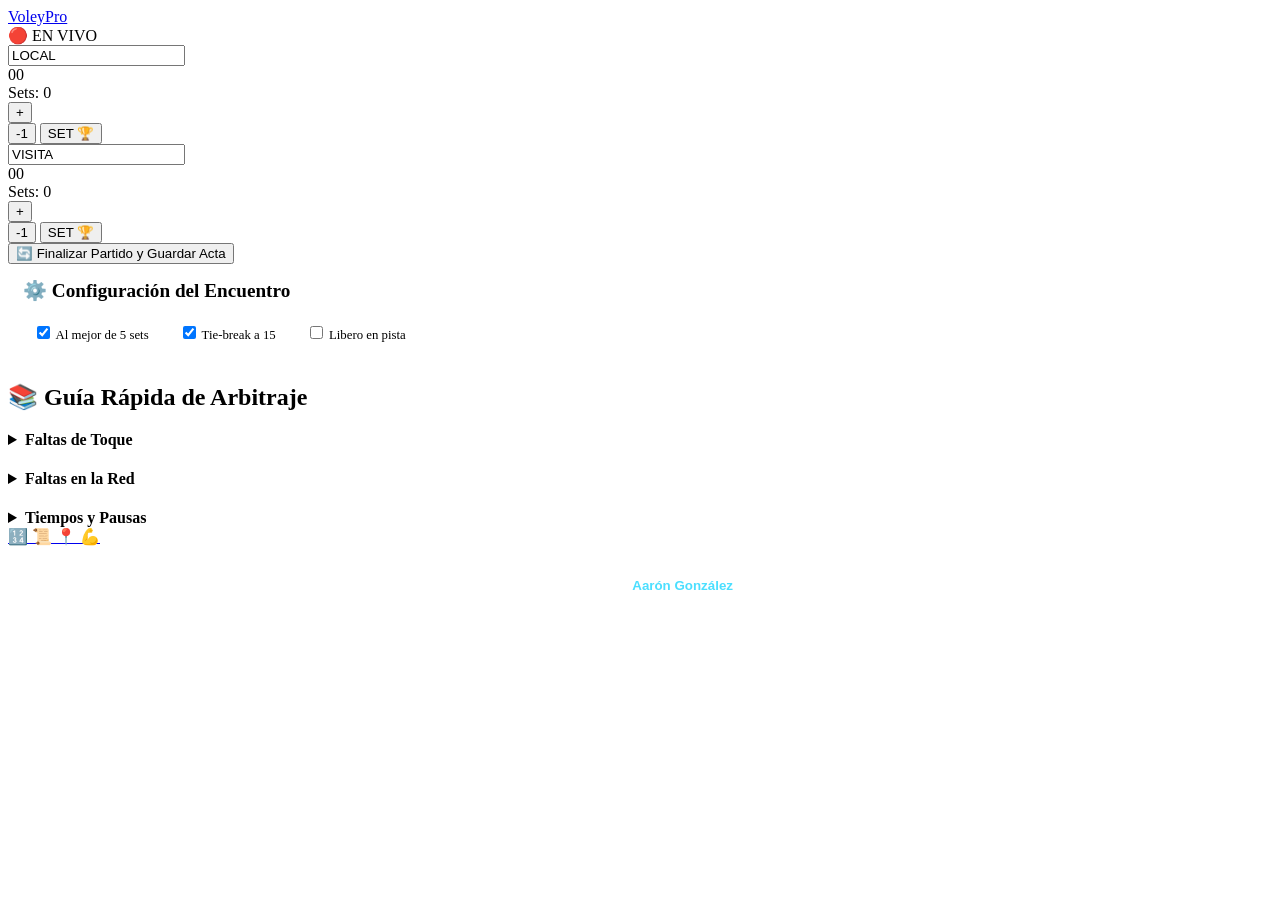
==== index.html @ addcc600 "docs: add author info and LinkedIn links to README and UI footer" ====
<!DOCTYPE html>
<html lang="es">
<head>
    <script async src="https://www.googletagmanager.com/gtag/js?id=G-ZXZ7EXQDS0"></script>
    <script>
      window.dataLayer = window.dataLayer || [];
      function gtag(){dataLayer.push(arguments);}
      gtag('js', new Date());
      gtag('config', 'G-ZXZ7EXQDS0');
    </script>
    <meta name="google-site-verification" content="Rgpf1jT5SVOOH97kUW35P55ZfLAzq5f1rx5CBfAqjfU" />
    <meta charset="UTF-8">
    <meta name="viewport" content="width=device-width, initial-scale=1.0">
    <title>Marcador Voley Pro - Panel de Control</title>
    <link rel="preconnect" href="https://fonts.googleapis.com">
    <link rel="preconnect" href="https://fonts.gstatic.com" crossorigin>
    <link href="https://fonts.googleapis.com/css2?family=Poppins:wght@300;400;600&family=Teko:wght@600;700&display=swap" rel="stylesheet">
    <link rel="stylesheet" href="style.css">
</head>
<body>
    <header class="app-header">
        <a href="index.html" class="logo">VoleyPro</a>
        <div class="status-indicator">🔴 EN VIVO</div>
    </header>

    <main class="app-container">
        
        <div class="scoreboard-card">
            <div class="team-column">
                <input type="text" value="LOCAL" class="team-name-input" />
                <div class="score-big" id="puntosLocal">00</div>
                <div class="sets-badge">Sets: <span id="setsLocal">0</span></div>

                <button class="btn-giant push-effect" onclick="sumarPunto('local')">+</button>
                <div class="secondary-actions">
                    <button class="btn-small" onclick="restarPunto('local')">-1</button>
                    <button class="btn-small btn-set" onclick="sumarSet('local')">SET 🏆</button>
                </div>
            </div>

            <div class="divider-vertical"></div>

            <div class="team-column">
                <input type="text" value="VISITA" class="team-name-input" />
                <div class="score-big" id="puntosVisitante">00</div>
                <div class="sets-badge">Sets: <span id="setsVisitante">0</span></div>

                <button class="btn-giant push-effect" onclick="sumarPunto('visitante')">+</button>
                <div class="secondary-actions">
                    <button class="btn-small" onclick="restarPunto('visitante')">-1</button>
                    <button class="btn-small btn-set" onclick="sumarSet('visitante')">SET 🏆</button>
                </div>
            </div>
        </div>

        <button class="btn-reset-text" onclick="reiniciarPartido()">🔄 Finalizar Partido y Guardar Acta</button>

        <article class="info-voley" style="padding: 15px;">
            <h2 style="margin-top:0; font-size: 1.2rem;">⚙️ Configuración del Encuentro</h2>
            <div style="display: flex; gap: 10px; flex-wrap: wrap; margin-top: 10px;">
                <label style="background: rgba(255,255,255,0.1); padding: 5px 10px; border-radius: 5px; font-size: 0.8rem;">
                    <input type="checkbox" checked> Al mejor de 5 sets
                </label>
                <label style="background: rgba(255,255,255,0.1); padding: 5px 10px; border-radius: 5px; font-size: 0.8rem;">
                    <input type="checkbox" checked> Tie-break a 15
                </label>
                <label style="background: rgba(255,255,255,0.1); padding: 5px 10px; border-radius: 5px; font-size: 0.8rem;">
                    <input type="checkbox"> Libero en pista
                </label>
            </div>
        </article>

        <article class="info-voley">
            <h2>📚 Guía Rápida de Arbitraje</h2>
            <details style="margin-bottom: 10px; border-bottom: 1px solid rgba(255,255,255,0.1); padding-bottom: 10px;">
                <summary style="font-weight: bold; color: var(--local-color); cursor: pointer;">Faltas de Toque</summary>
                <p style="font-size: 0.9rem; margin-top: 5px;">
                    <strong>Dobles:</strong> Un jugador golpea el balón dos veces consecutivas (o el balón toca varias partes de su cuerpo sucesivamente).<br>
                    <strong>Retención:</strong> El balón es atrapado o lanzado; no rebota en el toque.
                </p>
            </details>
            <details style="margin-bottom: 10px; border-bottom: 1px solid rgba(255,255,255,0.1); padding-bottom: 10px;">
                <summary style="font-weight: bold; color: var(--local-color); cursor: pointer;">Faltas en la Red</summary>
                <p style="font-size: 0.9rem; margin-top: 5px;">
                    <strong>Contacto:</strong> Tocar la banda superior de la red mientras se juega el balón.<br>
                    <strong>Invasión:</strong> Cruzar completamente la línea central con el pie.
                </p>
            </details>
            <details>
                <summary style="font-weight: bold; color: var(--local-color); cursor: pointer;">Tiempos y Pausas</summary>
                <p style="font-size: 0.9rem; margin-top: 5px;">
                    Cada equipo tiene derecho a <strong>2 tiempos muertos</strong> de 30 segundos por set.
                </p>
            </details>
        </article>
    </main>

    <nav class="bottom-nav">
        <a href="index.html" class="nav-item active">
            <span class="icon">🔢</span>
        </a>
        <a href="historial.html" class="nav-item">
            <span class="icon">📜</span>
        </a>
        <a href="posiciones.html" class="nav-item">
            <span class="icon">📍</span>
        </a>
        <a href="entrenamientos.html" class="nav-item">
            <span class="icon">💪</span>
        </a>
    </nav>

    <script src="script.js"></script> 
    
    <footer style="text-align: center; margin-top: 30px; padding-bottom: 20px; color: white; opacity: 0.7; font-family: sans-serif;">
        <small>Developed by <a href="https://www.linkedin.com/in/aarongonzaleznaranjo" target="_blank" style="color: #00d2ff; text-decoration: none; font-weight: bold;">Aarón González</a></small>
    </footer>
</body>
</html>
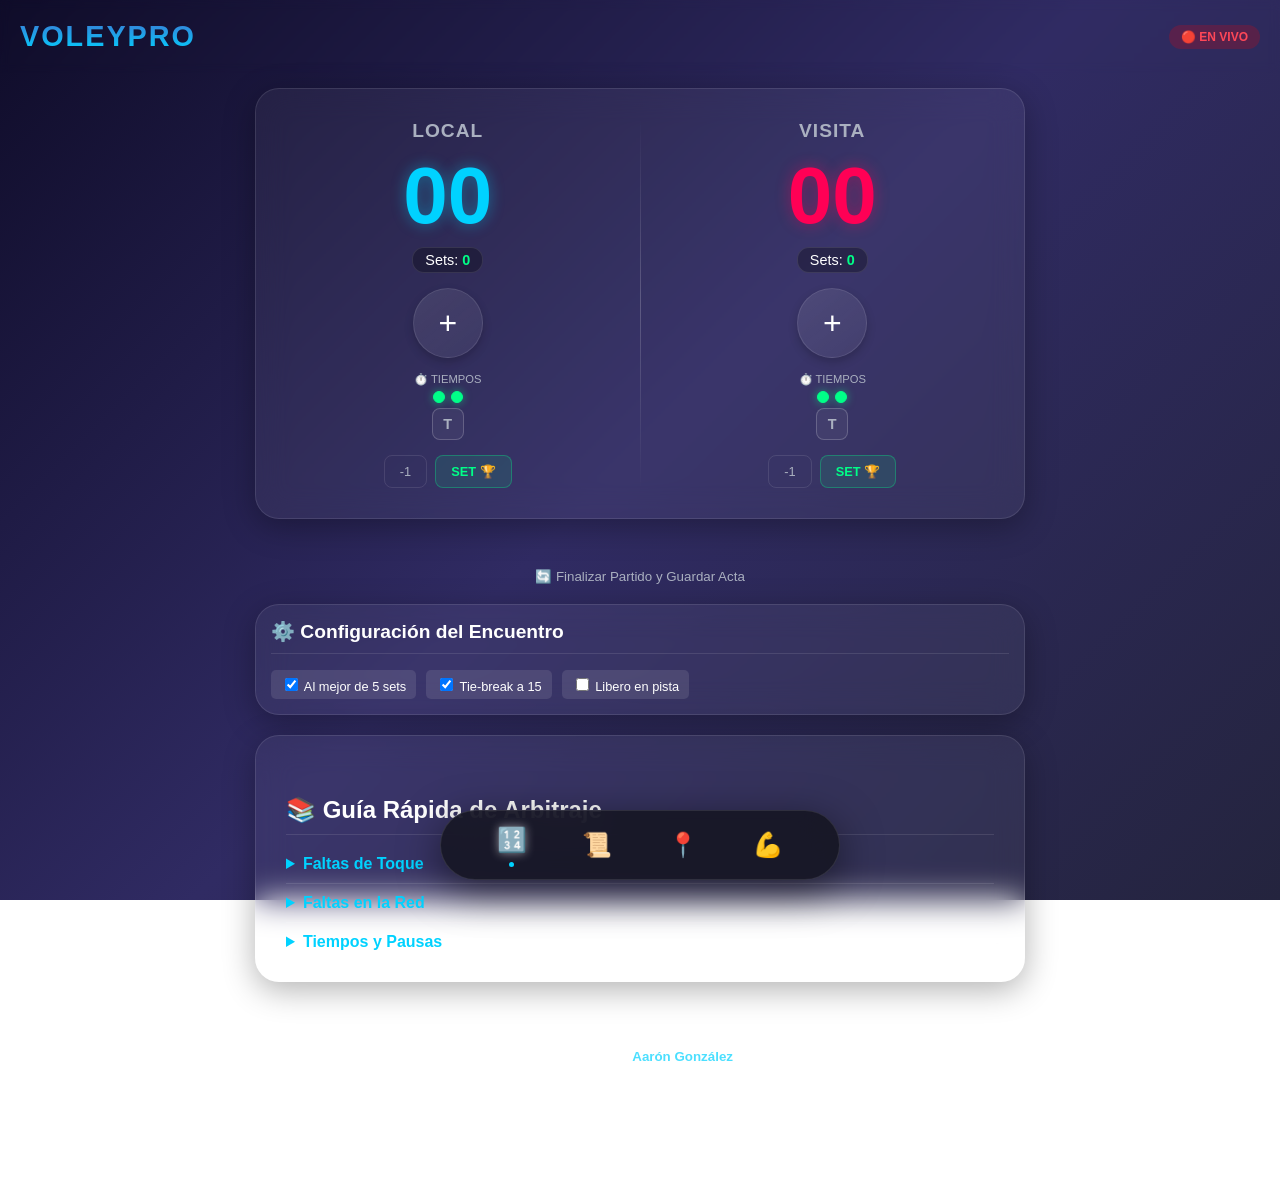
==== commit 97d2a043: "feat: implement time-out tracking system and UI indicators" ====
--- a/index.html
+++ b/index.html
@@ -32,6 +32,14 @@
                 <div class="sets-badge">Sets: <span id="setsLocal">0</span></div>
 
                 <button class="btn-giant push-effect" onclick="sumarPunto('local')">+</button>
+                <div class="timeouts-container">
+                    <span class="timeout-label">⏱️ Tiempos</span>
+                    <div class="timeout-indicators" id="timeoutsLocal">
+                        <span class="timeout-dot active"></span>
+                        <span class="timeout-dot active"></span>
+                    </div>
+                    <button class="btn-timeout" id="btnTimeoutLocal" onclick="consumirTiempoMuerto('local')">T</button>
+                </div>
                 <div class="secondary-actions">
                     <button class="btn-small" onclick="restarPunto('local')">-1</button>
                     <button class="btn-small btn-set" onclick="sumarSet('local')">SET 🏆</button>
@@ -46,6 +54,14 @@
                 <div class="sets-badge">Sets: <span id="setsVisitante">0</span></div>
 
                 <button class="btn-giant push-effect" onclick="sumarPunto('visitante')">+</button>
+                <div class="timeouts-container">
+                    <span class="timeout-label">⏱️ Tiempos</span>
+                    <div class="timeout-indicators" id="timeoutsVisitante">
+                        <span class="timeout-dot active"></span>
+                        <span class="timeout-dot active"></span>
+                    </div>
+                    <button class="btn-timeout" id="btnTimeoutVisitante" onclick="consumirTiempoMuerto('visitante')">T</button>
+                </div>
                 <div class="secondary-actions">
                     <button class="btn-small" onclick="restarPunto('visitante')">-1</button>
                     <button class="btn-small btn-set" onclick="sumarSet('visitante')">SET 🏆</button>
@@ -113,7 +129,7 @@
     <script src="script.js"></script> 
     
     <footer style="text-align: center; margin-top: 30px; padding-bottom: 20px; color: white; opacity: 0.7; font-family: sans-serif;">
-        <small>Developed by <a href="https://www.linkedin.com/in/aarongonzaleznaranjo" target="_blank" style="color: #00d2ff; text-decoration: none; font-weight: bold;">Aarón González</a></small>
+        <small>Developed by <a href="https://www.linkedin.com/in/aar%C3%B3n-gonz%C3%A1lez-naranjo-660b62406/" target="_blank" style="color: #00d2ff; text-decoration: none; font-weight: bold;">Aarón González</a></small>
     </footer>
 </body>
 </html>
--- a/style.css
+++ b/style.css
@@ -0,0 +1,328 @@
+:root {
+    /* Paleta de Colores Moderna */
+    --bg-gradient: linear-gradient(135deg, #0f0c29, #302b63, #24243e);
+    --card-glass: rgba(255, 255, 255, 0.05);
+    --border-glass: rgba(255, 255, 255, 0.1);
+    
+    /* Colores de Equipos */
+    --local-color: #00d2ff; /* Azul Cian Neón */
+    --visit-color: #ff0055; /* Rosa Neón */
+    
+    --text-main: #ffffff;
+    --text-muted: #aab0c0;
+    --success: #00ff88;
+}
+
+* { box-sizing: border-box; }
+
+body {
+    margin: 0;
+    padding: 0;
+    font-family: 'Poppins', sans-serif;
+    background: var(--bg-gradient);
+    background-attachment: fixed;
+    color: var(--text-main);
+    padding-bottom: 100px; /* Espacio para el menú flotante */
+    min-height: 100vh;
+}
+
+/* --- HEADER --- */
+.app-header {
+    padding: 20px;
+    display: flex;
+    justify-content: space-between;
+    align-items: center;
+    backdrop-filter: blur(5px);
+}
+
+.logo { 
+    font-family: 'Teko', sans-serif;
+    font-size: 1.8rem; 
+    text-transform: uppercase;
+    letter-spacing: 2px;
+    /* Corrección del error background-clip */
+    background: linear-gradient(0deg, #00d2ff, #3a7bd5);
+    background-clip: text;
+    -webkit-background-clip: text;
+    color: transparent;
+    -webkit-text-fill-color: transparent;
+    font-weight: 700;
+    text-decoration: none;
+}
+
+.status-indicator { 
+    background: rgba(255, 0, 0, 0.2);
+    color: #ff4757; 
+    padding: 5px 12px;
+    border-radius: 20px;
+    font-size: 0.75rem; 
+    font-weight: 600;
+    animation: pulse 2s infinite;
+}
+
+@keyframes pulse {
+    0% { box-shadow: 0 0 0 0 rgba(255, 71, 87, 0.4); }
+    70% { box-shadow: 0 0 0 10px rgba(255, 71, 87, 0); }
+    100% { box-shadow: 0 0 0 0 rgba(255, 71, 87, 0); }
+}
+
+/* --- CONTENEDOR PRINCIPAL (Centrado) --- */
+.app-container {
+    width: 100%;
+    max-width: 800px;
+    margin: 0 auto;
+    padding: 15px;
+    display: flex;
+    flex-direction: column;
+    align-items: center;
+}
+
+/* --- MARCADOR --- */
+.scoreboard-card {
+    width: 100%;
+    background: var(--card-glass);
+    backdrop-filter: blur(16px);
+    -webkit-backdrop-filter: blur(16px);
+    border: 1px solid var(--border-glass);
+    border-radius: 24px;
+    padding: 30px 15px;
+    display: flex;
+    justify-content: space-between;
+    box-shadow: 0 8px 32px 0 rgba(0, 0, 0, 0.3);
+    margin-bottom: 30px;
+    position: relative;
+    overflow: hidden;
+}
+
+.team-column {
+    flex: 1;
+    display: flex;
+    flex-direction: column;
+    align-items: center;
+    gap: 15px;
+    z-index: 2;
+}
+
+.divider-vertical { 
+    width: 1px; 
+    background: linear-gradient(to bottom, transparent, rgba(255,255,255,0.2), transparent); 
+    margin: 0 15px; 
+}
+
+.team-name-input {
+    background: transparent;
+    border: none;
+    border-bottom: 2px solid transparent;
+    color: var(--text-muted);
+    text-align: center;
+    font-weight: 600;
+    text-transform: uppercase;
+    width: 100%;
+    font-size: 1.2rem;
+    font-family: 'Teko', sans-serif;
+    letter-spacing: 1px;
+}
+.team-name-input:focus { outline: none; border-bottom: 2px solid var(--local-color); color: #fff; }
+
+.score-big { 
+    font-family: 'Teko', sans-serif;
+    font-size: 5rem; 
+    font-weight: 600; 
+    line-height: 0.9; 
+    text-shadow: 0 0 20px rgba(0,0,0,0.5);
+}
+
+.team-column:first-child .score-big { color: var(--local-color); text-shadow: 0 0 15px rgba(0, 210, 255, 0.4); }
+.team-column:last-child .score-big { color: var(--visit-color); text-shadow: 0 0 15px rgba(255, 0, 85, 0.4); }
+
+.sets-badge { 
+    background: rgba(0,0,0,0.3); 
+    padding: 4px 12px; 
+    border-radius: 12px; 
+    font-size: 0.9rem; 
+    color: #fff;
+    border: 1px solid var(--border-glass);
+}
+.sets-badge span { font-weight: bold; color: var(--success); }
+
+/* --- TIEMPOS MUERTOS --- */
+.timeouts-container {
+    display: flex;
+    flex-direction: column;
+    align-items: center;
+    gap: 5px;
+}
+
+.timeout-label {
+    font-size: 0.7rem;
+    color: var(--text-muted);
+    text-transform: uppercase;
+}
+
+.timeout-indicators {
+    display: flex;
+    gap: 6px;
+}
+
+.timeout-dot {
+    width: 12px;
+    height: 12px;
+    border-radius: 50%;
+    background: rgba(255, 255, 255, 0.15);
+    border: 1px solid rgba(255, 255, 255, 0.2);
+    transition: 0.3s;
+}
+
+.timeout-dot.active {
+    background: var(--success);
+    box-shadow: 0 0 8px rgba(0, 255, 136, 0.5);
+    border-color: var(--success);
+}
+
+.timeout-dot.used {
+    background: rgba(255, 71, 87, 0.3);
+    border-color: rgba(255, 71, 87, 0.5);
+}
+
+.btn-timeout {
+    width: 32px;
+    height: 32px;
+    border-radius: 8px;
+    border: 1px solid rgba(255, 255, 255, 0.2);
+    background: rgba(255, 255, 255, 0.05);
+    color: var(--text-muted);
+    font-size: 0.9rem;
+    font-weight: bold;
+    cursor: pointer;
+    transition: 0.2s;
+}
+
+.btn-timeout:hover:not(:disabled) {
+    background: rgba(255, 200, 0, 0.2);
+    border-color: #ffc800;
+    color: #ffc800;
+}
+
+.btn-timeout:disabled {
+    opacity: 0.3;
+    cursor: not-allowed;
+}
+
+/* --- BOTONES --- */
+.btn-giant {
+    background: linear-gradient(145deg, rgba(255,255,255,0.1), rgba(255,255,255,0.05));
+    border: 1px solid var(--border-glass);
+    color: white;
+    width: 70px;
+    height: 70px;
+    border-radius: 50%;
+    font-size: 2rem;
+    cursor: pointer;
+    box-shadow: 0 4px 10px rgba(0,0,0,0.2);
+    transition: 0.2s;
+}
+.btn-giant:active { transform: scale(0.95); }
+
+.secondary-actions { display: flex; gap: 8px; width: 100%; justify-content: center; }
+
+.btn-small { 
+    padding: 8px 15px; 
+    border: 1px solid var(--border-glass); 
+    background: transparent; 
+    color: var(--text-muted); 
+    border-radius: 8px; 
+    font-size: 0.8rem; 
+    cursor: pointer;
+}
+
+.btn-set { 
+    background: rgba(0, 255, 136, 0.1); 
+    color: var(--success); 
+    border-color: rgba(0, 255, 136, 0.3); 
+    font-weight: bold;
+}
+
+.btn-reset-text { 
+    width: 100%; 
+    background: transparent; 
+    border: none; 
+    color: var(--text-muted); 
+    padding: 20px; 
+    cursor: pointer;
+}
+.btn-reset-text:hover { color: #fff; }
+
+/* --- CAJAS DE TEXTO (Artículos) --- */
+.info-voley {
+    width: 100%;
+    background: var(--card-glass);
+    backdrop-filter: blur(16px);
+    -webkit-backdrop-filter: blur(16px);
+    border: 1px solid var(--border-glass);
+    border-radius: 24px;
+    padding: 30px;
+    margin-bottom: 20px;
+    text-align: left;
+    box-shadow: 0 8px 32px 0 rgba(0, 0, 0, 0.3);
+}
+
+.info-voley h1 { font-family: 'Teko', sans-serif; font-size: 2.5rem; text-align: center; color: var(--local-color); margin-top: 0; }
+.info-voley h2 { color: #fff; border-bottom: 1px solid var(--border-glass); padding-bottom: 10px; margin-top: 30px;}
+.info-voley p, .info-voley li { line-height: 1.6; color: #e0e0e0; }
+
+/* Tablas */
+.tabla-voley { width: 100%; border-collapse: separate; border-spacing: 0 5px; margin-top: 20px; }
+.tabla-voley th { color: var(--text-muted); font-size: 0.8rem; text-transform: uppercase; padding: 10px; }
+.tabla-voley td { background: rgba(255,255,255,0.03); padding: 15px; }
+.tabla-voley tr td:first-child { border-radius: 10px 0 0 10px; color: var(--local-color); font-weight: bold; }
+.tabla-voley tr td:last-child { border-radius: 0 10px 10px 0; }
+
+/* Video e Imagenes */
+.video-responsive, img { max-width: 100%; border-radius: 12px; display: block; margin: 0 auto 20px auto; }
+.video-responsive iframe { width: 100%; height: 200px; border: 0; }
+
+/* --- NAVEGACIÓN INFERIOR (Dock) --- */
+.bottom-nav {
+    position: fixed;
+    bottom: 20px;
+    left: 50%;
+    transform: translateX(-50%);
+    width: 90%;
+    max-width: 400px;
+    height: 70px;
+    background: rgba(22, 22, 35, 0.9);
+    backdrop-filter: blur(20px);
+    -webkit-backdrop-filter: blur(20px);
+    border: 1px solid rgba(255,255,255,0.1);
+    border-radius: 35px;
+    display: flex;
+    justify-content: space-evenly;
+    align-items: center;
+    z-index: 100;
+    box-shadow: 0 10px 40px rgba(0,0,0,0.5);
+}
+
+.nav-item {
+    text-decoration: none;
+    display: flex;
+    flex-direction: column;
+    align-items: center;
+    color: #666;
+    font-size: 0.7rem;
+    gap: 4px;
+    transition: 0.3s;
+    position: relative;
+}
+
+.nav-item .icon { font-size: 1.5rem; transition: 0.3s; }
+.nav-item.active { color: #fff; }
+.nav-item.active .icon { transform: translateY(-5px); text-shadow: 0 0 10px rgba(255,255,255,0.5); }
+.nav-item.active::after {
+    content: '';
+    position: absolute;
+    bottom: -8px;
+    width: 5px;
+    height: 5px;
+    background: var(--local-color);
+    border-radius: 50%;
+}
